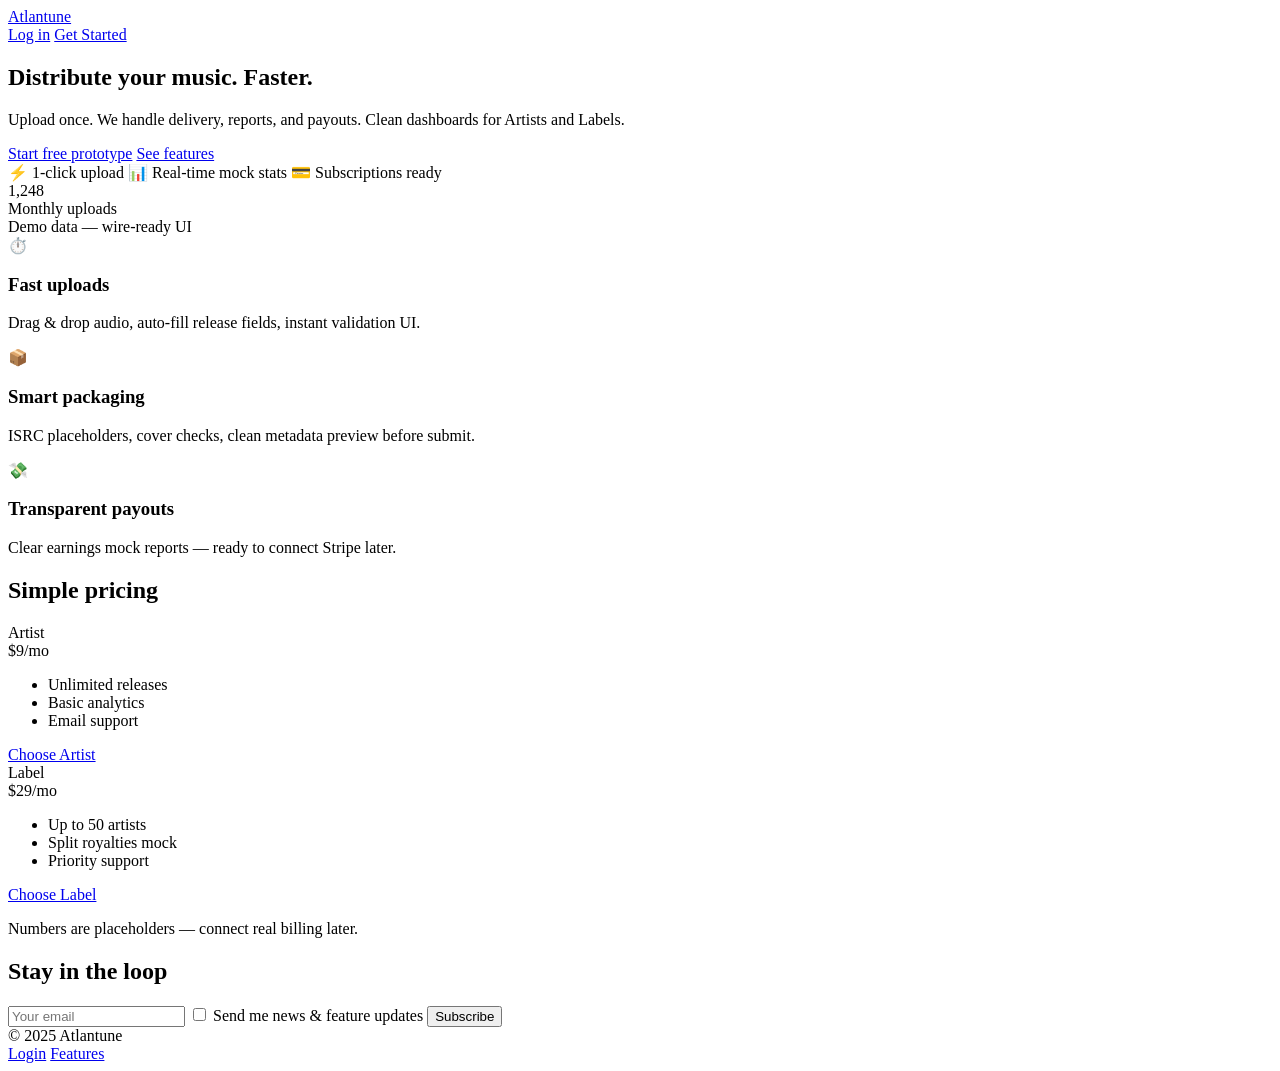
==== index.html @ e03b3228 "Add files via upload" ====
<!doctype html>
<html lang="en">
<head>
  <meta charset="utf-8" />
  <meta name="viewport" content="width=device-width, initial-scale=1" />
  <title>Atlantune — Simple Music Distribution</title>
  <link rel="preconnect" href="https://fonts.googleapis.com">
  <link rel="preconnect" href="https://fonts.gstatic.com" crossorigin>
  <link href="https://fonts.googleapis.com/css2?family=Inter:wght@400;600;700;800&display=swap" rel="stylesheet">
  <link rel="stylesheet" href="css/style.css" />
</head>
<body data-page="home">
  <header class="nav">
    <div class="container nav-inner">
      <a class="logo" href="index.html">Atlantune</a>
      <nav class="nav-links">
        <a href="login.html" class="btn btn-outline">Log in</a>
        <a href="login.html" class="btn btn-primary">Get Started</a>
      </nav>
    </div>
  </header>

  <main>
    <section class="hero container">
      <div class="hero-text">
        <h1>Distribute your music. <span class="accent">Faster.</span></h1>
        <p>Upload once. We handle delivery, reports, and payouts. Clean dashboards for Artists and Labels.</p>
        <div class="hero-cta">
          <a class="btn btn-primary" href="login.html">Start free prototype</a>
          <a class="btn btn-ghost" href="#features">See features</a>
        </div>
        <div class="hero-badges">
          <span>⚡ 1-click upload</span>
          <span>📊 Real-time mock stats</span>
          <span>💳 Subscriptions ready</span>
        </div>
      </div>
      <div class="hero-card">
        <div class="stat">
          <div class="stat-num">1,248</div>
          <div class="stat-label">Monthly uploads</div>
        </div>
        <div class="chart-spark"></div>
        <div class="card-note">Demo data — wire-ready UI</div>
      </div>
    </section>

    <section id="features" class="features container">
      <div class="grid-3">
        <div class="card">
          <div class="icon">⏱️</div>
          <h3>Fast uploads</h3>
          <p>Drag & drop audio, auto-fill release fields, instant validation UI.</p>
        </div>
        <div class="card">
          <div class="icon">📦</div>
          <h3>Smart packaging</h3>
          <p>ISRC placeholders, cover checks, clean metadata preview before submit.</p>
        </div>
        <div class="card">
          <div class="icon">💸</div>
          <h3>Transparent payouts</h3>
          <p>Clear earnings mock reports — ready to connect Stripe later.</p>
        </div>
      </div>
    </section>

    <section class="pricing container">
      <h2>Simple pricing</h2>
      <div class="pricing-cards">
        <div class="price-card">
          <div class="price-tier">Artist</div>
          <div class="price-num">$9<span>/mo</span></div>
          <ul>
            <li>Unlimited releases</li>
            <li>Basic analytics</li>
            <li>Email support</li>
          </ul>
          <a href="login.html" class="btn btn-primary w-100">Choose Artist</a>
        </div>
        <div class="price-card price-card--pro">
          <div class="price-tier">Label</div>
          <div class="price-num">$29<span>/mo</span></div>
          <ul>
            <li>Up to 50 artists</li>
            <li>Split royalties mock</li>
            <li>Priority support</li>
          </ul>
          <a href="login.html" class="btn btn-dark w-100">Choose Label</a>
        </div>
      </div>
      <p class="muted t-center">Numbers are placeholders — connect real billing later.</p>
    </section>

    <section class="subscribe container">
      <h2>Stay in the loop</h2>
      <form id="subscribeForm" class="subscribe-form">
        <input type="email" placeholder="Your email" required />
        <label class="chk">
          <input type="checkbox" name="updates" />
          Send me news & feature updates
        </label>
        <button type="submit" class="btn btn-primary">Subscribe</button>
      </form>
      <div class="form-note" id="subscribeNote"></div>
    </section>
  </main>

  <footer class="footer">
    <div class="container footer-inner">
      <div>&copy; 2025 Atlantune</div>
      <div class="footer-links">
        <a href="login.html">Login</a>
        <a href="#features">Features</a>
      </div>
    </div>
  </footer>

  <script src="js/main.js" defer></script>
</body>
</html>
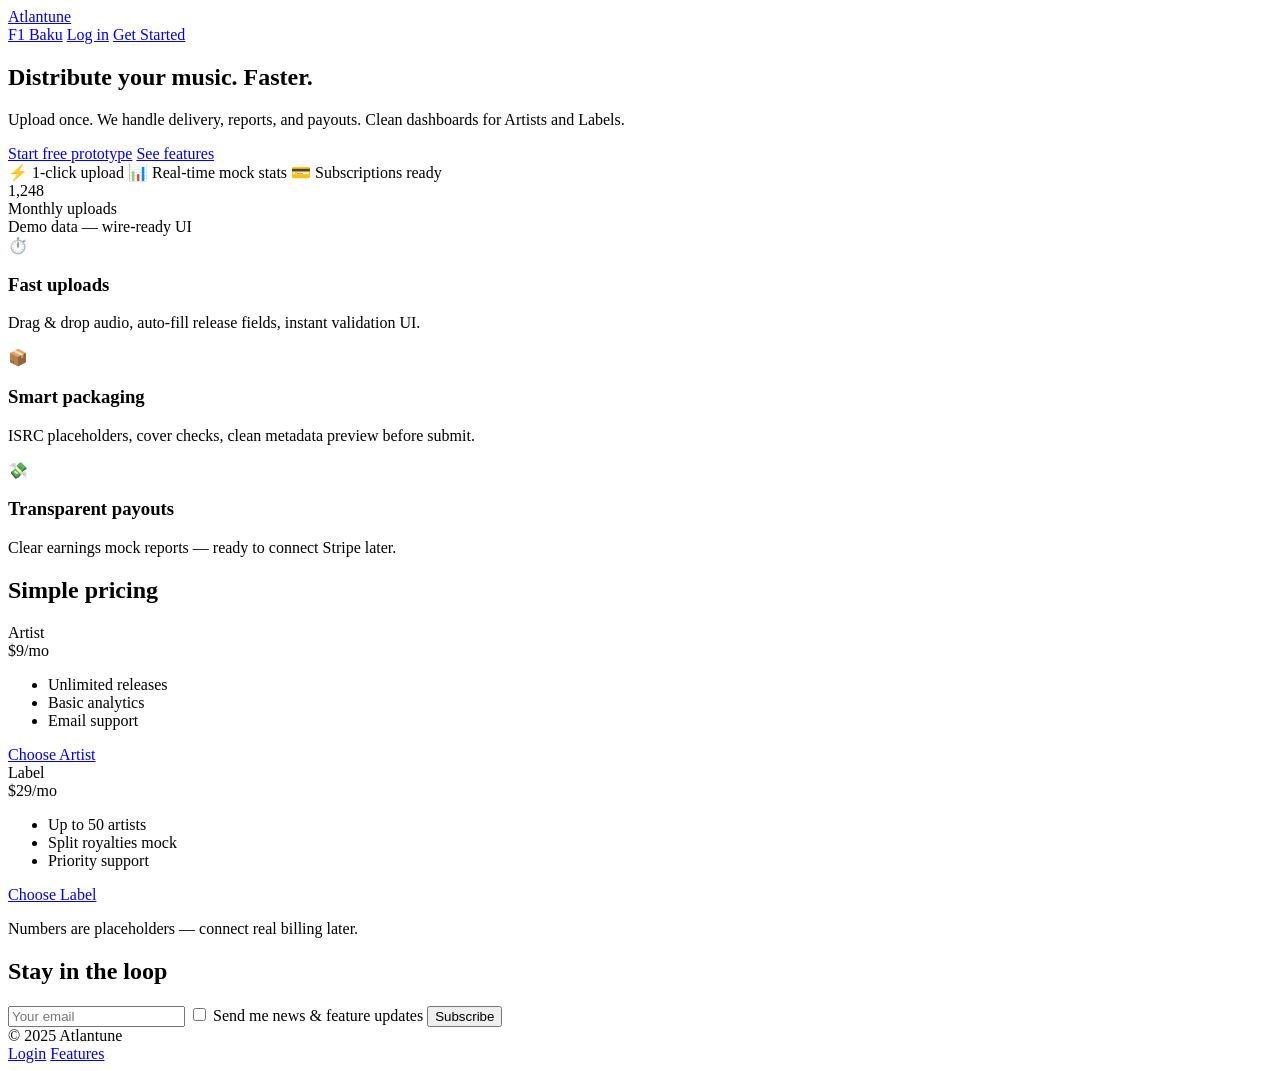
==== commit 0393628b: "Add F1 Baku racing game" ====
--- a/index.html
+++ b/index.html
@@ -14,6 +14,7 @@
     <div class="container nav-inner">
       <a class="logo" href="index.html">Atlantune</a>
       <nav class="nav-links">
+        <a href="f1-baku.html" class="btn btn-ghost">F1 Baku</a>
         <a href="login.html" class="btn btn-outline">Log in</a>
         <a href="login.html" class="btn btn-primary">Get Started</a>
       </nav>
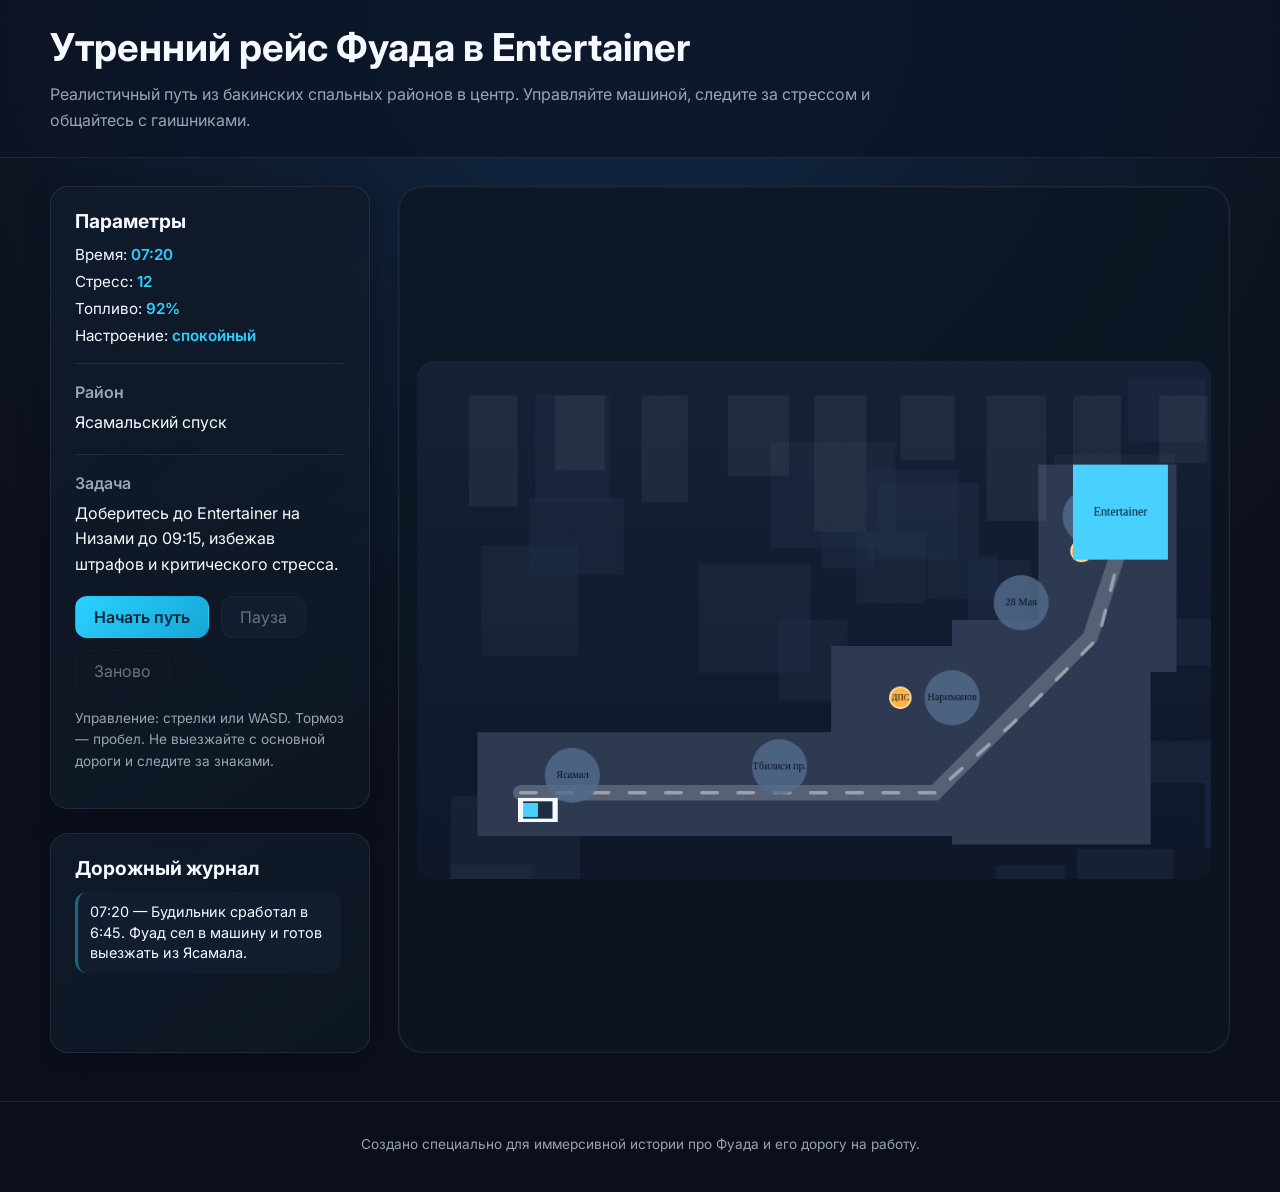
==== commit 0e085423: "Fix asset paths for Fuad commute game" ====
--- a/index.html
+++ b/index.html
@@ -1,119 +1,72 @@
 <!doctype html>
-<html lang="en">
+<html lang="ru">
 <head>
   <meta charset="utf-8" />
   <meta name="viewport" content="width=device-width, initial-scale=1" />
-  <title>Atlantune — Simple Music Distribution</title>
+  <title>Путь Фуада в Entertainer — дорожная игра</title>
   <link rel="preconnect" href="https://fonts.googleapis.com">
   <link rel="preconnect" href="https://fonts.gstatic.com" crossorigin>
-  <link href="https://fonts.googleapis.com/css2?family=Inter:wght@400;600;700;800&display=swap" rel="stylesheet">
+  <link href="https://fonts.googleapis.com/css2?family=Inter:wght@400;600;700&display=swap" rel="stylesheet">
   <link rel="stylesheet" href="css/style.css" />
 </head>
-<body data-page="home">
-  <header class="nav">
-    <div class="container nav-inner">
-      <a class="logo" href="index.html">Atlantune</a>
-      <nav class="nav-links">
-        <a href="f1-baku.html" class="btn btn-ghost">F1 Baku</a>
-        <a href="login.html" class="btn btn-outline">Log in</a>
-        <a href="login.html" class="btn btn-primary">Get Started</a>
-      </nav>
+<body>
+  <header class="topbar">
+    <div class="wrap">
+      <h1>Утренний рейс Фуада в Entertainer</h1>
+      <p class="subtitle">Реалистичный путь из бакинских спальных районов в центр. Управляйте машиной, следите за стрессом и общайтесь с гаишниками.</p>
     </div>
   </header>
 
-  <main>
-    <section class="hero container">
-      <div class="hero-text">
-        <h1>Distribute your music. <span class="accent">Faster.</span></h1>
-        <p>Upload once. We handle delivery, reports, and payouts. Clean dashboards for Artists and Labels.</p>
-        <div class="hero-cta">
-          <a class="btn btn-primary" href="login.html">Start free prototype</a>
-          <a class="btn btn-ghost" href="#features">See features</a>
+  <main class="game-layout wrap">
+    <section class="sidebar" aria-label="Информация о поездке">
+      <div class="panel">
+        <h2>Параметры</h2>
+        <div class="stats">
+          <div>Время: <span id="statTime">07:20</span></div>
+          <div>Стресс: <span id="statStress">12</span></div>
+          <div>Топливо: <span id="statFuel">92%</span></div>
+          <div>Настроение: <span id="statMood">спокойный</span></div>
         </div>
-        <div class="hero-badges">
-          <span>⚡ 1-click upload</span>
-          <span>📊 Real-time mock stats</span>
-          <span>💳 Subscriptions ready</span>
+        <div class="divider"></div>
+        <div class="location">
+          <h3>Район</h3>
+          <p id="statLocation">Ясамальский спуск</p>
         </div>
+        <div class="divider"></div>
+        <div class="objectives">
+          <h3>Задача</h3>
+          <p>Доберитесь до Entertainer на Низами до 09:15, избежав штрафов и критического стресса.</p>
+        </div>
+        <div class="controls">
+          <button class="btn primary" id="startBtn">Начать путь</button>
+          <button class="btn" id="pauseBtn" disabled>Пауза</button>
+          <button class="btn ghost" id="resetBtn" disabled>Заново</button>
+        </div>
+        <p class="hint">Управление: стрелки или WASD. Тормоз — пробел. Не выезжайте с основной дороги и следите за знаками.</p>
       </div>
-      <div class="hero-card">
-        <div class="stat">
-          <div class="stat-num">1,248</div>
-          <div class="stat-label">Monthly uploads</div>
-        </div>
-        <div class="chart-spark"></div>
-        <div class="card-note">Demo data — wire-ready UI</div>
+      <div class="panel log-panel">
+        <h2>Дорожный журнал</h2>
+        <div id="eventLog" class="log" aria-live="polite"></div>
       </div>
     </section>
 
-    <section id="features" class="features container">
-      <div class="grid-3">
-        <div class="card">
-          <div class="icon">⏱️</div>
-          <h3>Fast uploads</h3>
-          <p>Drag & drop audio, auto-fill release fields, instant validation UI.</p>
-        </div>
-        <div class="card">
-          <div class="icon">📦</div>
-          <h3>Smart packaging</h3>
-          <p>ISRC placeholders, cover checks, clean metadata preview before submit.</p>
-        </div>
-        <div class="card">
-          <div class="icon">💸</div>
-          <h3>Transparent payouts</h3>
-          <p>Clear earnings mock reports — ready to connect Stripe later.</p>
+    <section class="game-area" aria-label="Игровое поле">
+      <canvas id="gameCanvas" width="920" height="600" role="img" aria-label="Маршрут Фуада по Баку"></canvas>
+      <div id="overlay" class="overlay hidden" role="dialog" aria-modal="true" aria-labelledby="overlayTitle">
+        <div class="overlay-inner">
+          <h2 id="overlayTitle">Контроль</h2>
+          <p id="overlayText"></p>
+          <div id="overlayChoices" class="choice-list"></div>
+          <button class="btn" id="overlayClose">Продолжить путь</button>
         </div>
       </div>
-    </section>
-
-    <section class="pricing container">
-      <h2>Simple pricing</h2>
-      <div class="pricing-cards">
-        <div class="price-card">
-          <div class="price-tier">Artist</div>
-          <div class="price-num">$9<span>/mo</span></div>
-          <ul>
-            <li>Unlimited releases</li>
-            <li>Basic analytics</li>
-            <li>Email support</li>
-          </ul>
-          <a href="login.html" class="btn btn-primary w-100">Choose Artist</a>
-        </div>
-        <div class="price-card price-card--pro">
-          <div class="price-tier">Label</div>
-          <div class="price-num">$29<span>/mo</span></div>
-          <ul>
-            <li>Up to 50 artists</li>
-            <li>Split royalties mock</li>
-            <li>Priority support</li>
-          </ul>
-          <a href="login.html" class="btn btn-dark w-100">Choose Label</a>
-        </div>
-      </div>
-      <p class="muted t-center">Numbers are placeholders — connect real billing later.</p>
-    </section>
-
-    <section class="subscribe container">
-      <h2>Stay in the loop</h2>
-      <form id="subscribeForm" class="subscribe-form">
-        <input type="email" placeholder="Your email" required />
-        <label class="chk">
-          <input type="checkbox" name="updates" />
-          Send me news & feature updates
-        </label>
-        <button type="submit" class="btn btn-primary">Subscribe</button>
-      </form>
-      <div class="form-note" id="subscribeNote"></div>
+      <div id="toast" class="toast" role="status" aria-live="assertive"></div>
     </section>
   </main>
 
   <footer class="footer">
-    <div class="container footer-inner">
-      <div>&copy; 2025 Atlantune</div>
-      <div class="footer-links">
-        <a href="login.html">Login</a>
-        <a href="#features">Features</a>
-      </div>
+    <div class="wrap">
+      <p>Создано специально для иммерсивной истории про Фуада и его дорогу на работу.</p>
     </div>
   </footer>
 
--- a/css/style.css
+++ b/css/style.css
@@ -0,0 +1,333 @@
+:root {
+  color-scheme: light;
+  font-family: 'Inter', system-ui, -apple-system, BlinkMacSystemFont, 'Segoe UI', sans-serif;
+  --bg: #0c101a;
+  --panel: #11192a;
+  --panel-border: rgba(255, 255, 255, 0.08);
+  --accent: #2bd1ff;
+  --accent-strong: #14a7d5;
+  --text: #f6f9ff;
+  --muted: rgba(235, 244, 255, 0.64);
+  --danger: #ff6b6b;
+  --success: #51e29d;
+  --warning: #ffb347;
+}
+
+* {
+  box-sizing: border-box;
+}
+
+body {
+  margin: 0;
+  min-height: 100vh;
+  background: radial-gradient(circle at top, rgba(19, 52, 94, 0.65), transparent 60%), var(--bg);
+  color: var(--text);
+  display: flex;
+  flex-direction: column;
+}
+
+.topbar {
+  background: rgba(12, 21, 38, 0.75);
+  border-bottom: 1px solid var(--panel-border);
+  backdrop-filter: blur(12px);
+  padding: 24px 0;
+}
+
+.wrap {
+  width: min(1180px, 95vw);
+  margin: 0 auto;
+}
+
+.topbar h1 {
+  margin: 0;
+  font-size: clamp(1.8rem, 3vw, 2.6rem);
+  font-weight: 700;
+}
+
+.subtitle {
+  margin: 12px 0 0;
+  max-width: 820px;
+  font-size: 1rem;
+  line-height: 1.6;
+  color: var(--muted);
+}
+
+.game-layout {
+  flex: 1;
+  display: grid;
+  grid-template-columns: 320px 1fr;
+  gap: 28px;
+  padding: 28px 0 48px;
+}
+
+.sidebar {
+  display: flex;
+  flex-direction: column;
+  gap: 24px;
+}
+
+.panel {
+  background: linear-gradient(145deg, rgba(16, 27, 43, 0.9), rgba(15, 24, 38, 0.78));
+  border: 1px solid var(--panel-border);
+  border-radius: 18px;
+  padding: 22px 24px;
+  box-shadow: 0 12px 28px rgba(6, 12, 24, 0.45);
+}
+
+.panel h2 {
+  margin: 0 0 12px;
+  font-size: 1.2rem;
+}
+
+.stats {
+  display: grid;
+  gap: 8px;
+  font-size: 0.95rem;
+}
+
+.stats span {
+  font-weight: 600;
+  color: var(--accent);
+}
+
+.divider {
+  height: 1px;
+  margin: 18px 0;
+  background: var(--panel-border);
+}
+
+.location h3,
+.objectives h3 {
+  margin: 0 0 8px;
+  font-size: 1rem;
+  font-weight: 600;
+  color: var(--muted);
+}
+
+.location p,
+.objectives p {
+  margin: 0;
+  line-height: 1.6;
+}
+
+.controls {
+  display: flex;
+  gap: 12px;
+  flex-wrap: wrap;
+  margin-top: 18px;
+}
+
+.btn {
+  appearance: none;
+  border: 1px solid var(--panel-border);
+  background: rgba(25, 39, 61, 0.9);
+  color: var(--text);
+  font: inherit;
+  padding: 10px 18px;
+  border-radius: 12px;
+  cursor: pointer;
+  transition: transform 0.2s ease, box-shadow 0.2s ease, border-color 0.2s ease;
+}
+
+.btn:hover:not(:disabled) {
+  transform: translateY(-1px);
+  border-color: var(--accent);
+  box-shadow: 0 10px 18px rgba(18, 29, 46, 0.45);
+}
+
+.btn:disabled {
+  opacity: 0.4;
+  cursor: not-allowed;
+}
+
+.btn.primary {
+  background: linear-gradient(135deg, var(--accent), var(--accent-strong));
+  color: #03243a;
+  font-weight: 600;
+  border-color: transparent;
+}
+
+.btn.ghost {
+  background: transparent;
+}
+
+.hint {
+  margin-top: 16px;
+  font-size: 0.85rem;
+  color: var(--muted);
+  line-height: 1.6;
+}
+
+.log-panel {
+  min-height: 220px;
+}
+
+.log {
+  max-height: 260px;
+  overflow-y: auto;
+  padding-right: 4px;
+  font-size: 0.9rem;
+  display: flex;
+  flex-direction: column;
+  gap: 12px;
+}
+
+.log-entry {
+  padding: 10px 12px;
+  border-radius: 12px;
+  background: rgba(21, 33, 52, 0.65);
+  border-left: 3px solid rgba(43, 209, 255, 0.4);
+  line-height: 1.4;
+}
+
+.log-entry.warning {
+  border-color: var(--warning);
+}
+
+.log-entry.danger {
+  border-color: var(--danger);
+}
+
+.log-entry.success {
+  border-color: var(--success);
+}
+
+.game-area {
+  position: relative;
+  background: rgba(13, 22, 35, 0.78);
+  border: 1px solid var(--panel-border);
+  border-radius: 24px;
+  padding: 18px;
+  box-shadow: inset 0 0 0 1px rgba(255, 255, 255, 0.03);
+  display: flex;
+  justify-content: center;
+  align-items: center;
+}
+
+#gameCanvas {
+  width: 100%;
+  border-radius: 18px;
+  background: #1a2235;
+}
+
+.overlay {
+  position: absolute;
+  inset: 0;
+  background: rgba(5, 10, 20, 0.78);
+  backdrop-filter: blur(4px);
+  display: flex;
+  align-items: center;
+  justify-content: center;
+  padding: 24px;
+  transition: opacity 0.3s ease;
+}
+
+.overlay.hidden {
+  pointer-events: none;
+  opacity: 0;
+}
+
+.overlay-inner {
+  max-width: 420px;
+  background: rgba(19, 31, 49, 0.94);
+  border: 1px solid var(--panel-border);
+  border-radius: 20px;
+  padding: 24px 28px;
+  box-shadow: 0 20px 40px rgba(5, 10, 20, 0.55);
+}
+
+.overlay-inner h2 {
+  margin-top: 0;
+}
+
+.overlay-inner p {
+  line-height: 1.6;
+  color: var(--muted);
+}
+
+.choice-list {
+  display: grid;
+  gap: 12px;
+  margin: 18px 0 24px;
+}
+
+.choice {
+  border: 1px solid rgba(43, 209, 255, 0.2);
+  background: rgba(25, 41, 61, 0.8);
+  border-radius: 14px;
+  padding: 14px 16px;
+  text-align: left;
+  cursor: pointer;
+  transition: border-color 0.2s ease, transform 0.2s ease;
+}
+
+.choice:hover {
+  border-color: var(--accent);
+  transform: translateY(-2px);
+}
+
+.choice strong {
+  display: block;
+  margin-bottom: 4px;
+  color: var(--text);
+}
+
+.choice span {
+  display: block;
+  font-size: 0.85rem;
+  color: var(--muted);
+}
+
+.toast {
+  position: absolute;
+  bottom: 26px;
+  left: 50%;
+  transform: translateX(-50%);
+  background: rgba(27, 39, 61, 0.95);
+  border: 1px solid rgba(43, 209, 255, 0.4);
+  border-radius: 14px;
+  padding: 12px 18px;
+  font-size: 0.9rem;
+  opacity: 0;
+  pointer-events: none;
+  transition: opacity 0.3s ease, transform 0.3s ease;
+}
+
+.toast.show {
+  opacity: 1;
+  transform: translate(-50%, -6px);
+}
+
+.footer {
+  padding: 20px 0 26px;
+  background: rgba(10, 16, 27, 0.8);
+  border-top: 1px solid var(--panel-border);
+  text-align: center;
+  font-size: 0.85rem;
+  color: var(--muted);
+}
+
+@media (max-width: 1024px) {
+  .game-layout {
+    grid-template-columns: 1fr;
+  }
+  .sidebar {
+    order: 2;
+  }
+  .game-area {
+    order: 1;
+  }
+  .log {
+    max-height: 180px;
+  }
+}
+
+@media (max-width: 680px) {
+  #gameCanvas {
+    height: 320px;
+  }
+  .controls {
+    flex-direction: column;
+    align-items: stretch;
+  }
+}
